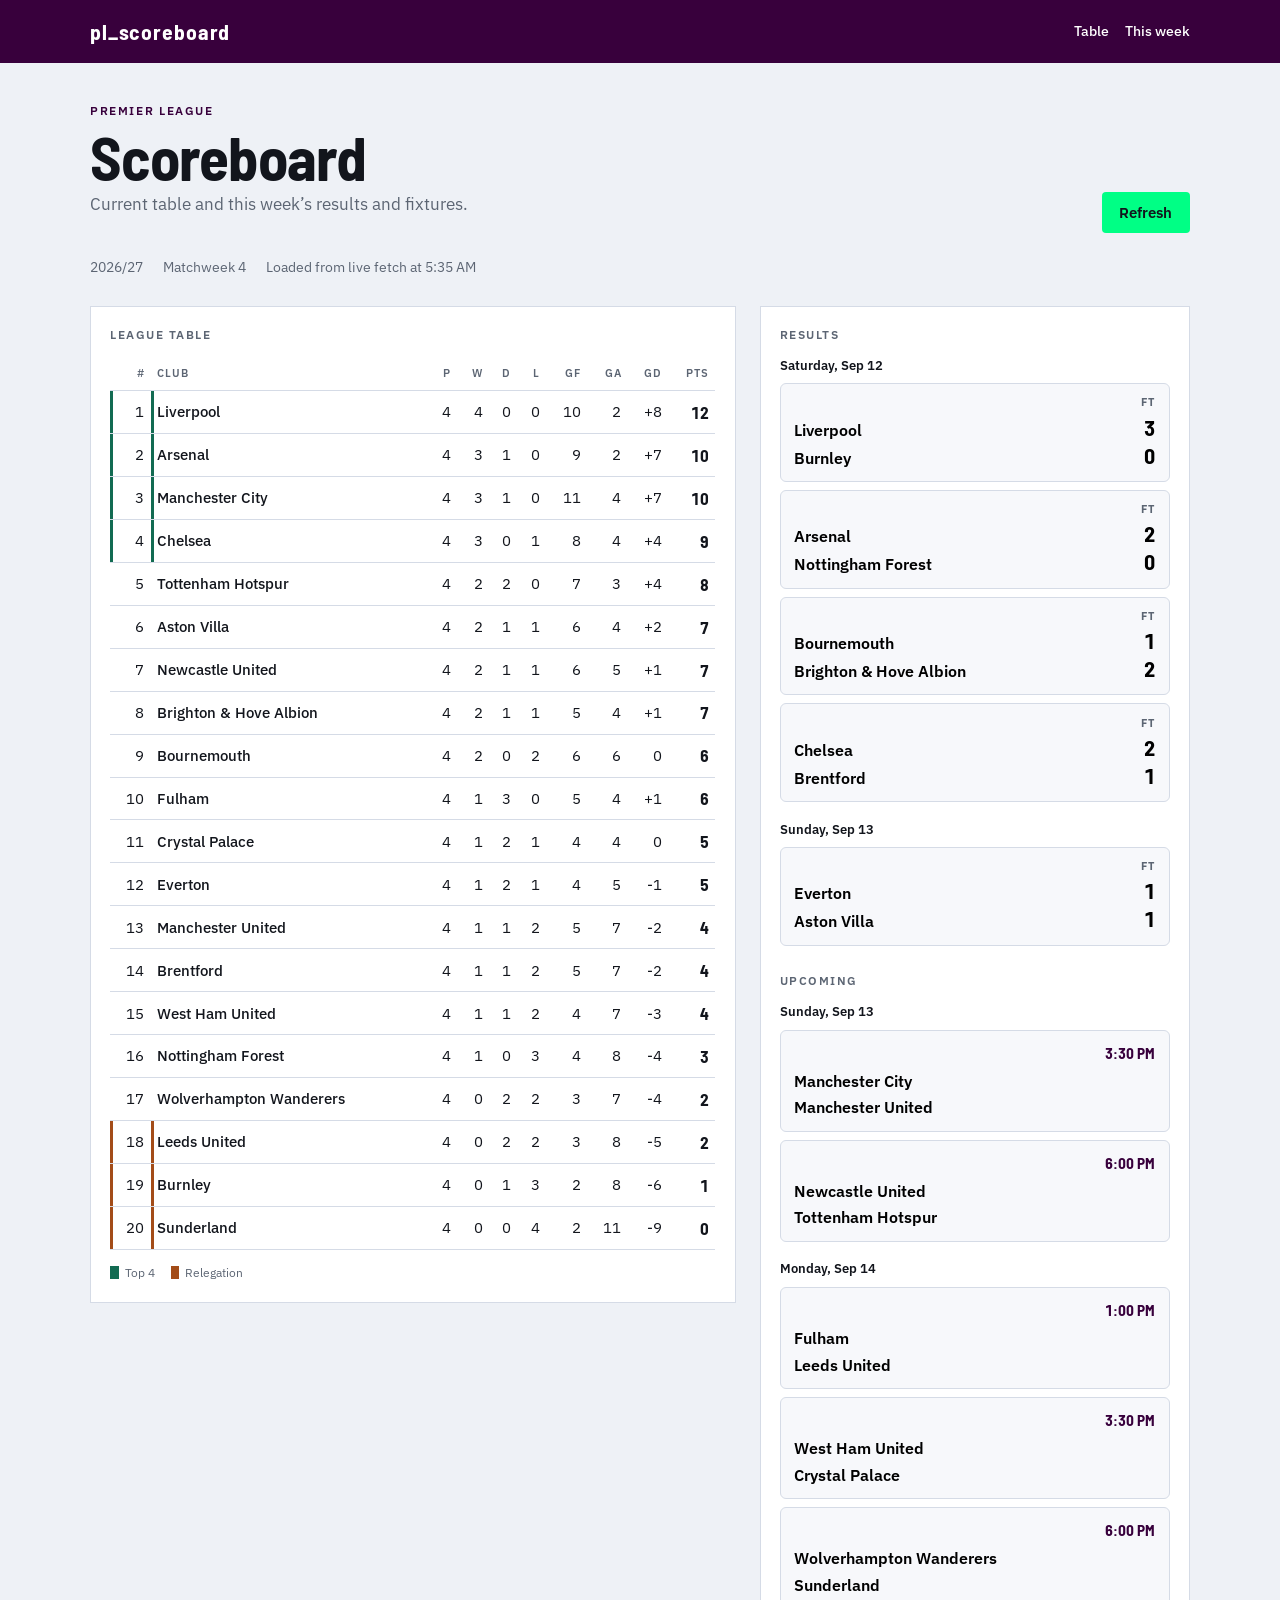
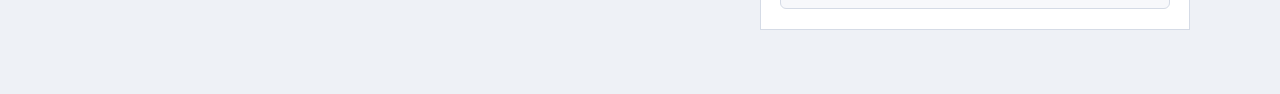
==== 02-development/frontent/index.html @ 0ae32d48 "Add a mocked pl_scoreboard frontend and ignore extra local env files. Co-authored-by: Cursor <cursor" ====
<!DOCTYPE html>
<html lang="en">
  <head>
    <meta charset="utf-8" />
    <meta name="viewport" content="width=device-width, initial-scale=1" />
    <title>Premier League Scoreboard</title>
    <link rel="preconnect" href="https://fonts.googleapis.com" />
    <link rel="preconnect" href="https://fonts.gstatic.com" crossorigin />
    <link
      href="https://fonts.googleapis.com/css2?family=Barlow+Semi+Condensed:wght@600;700&family=IBM+Plex+Sans:ital,wght@0,400;0,500;0,600;0,700;1,400&display=swap"
      rel="stylesheet"
    />
    <link rel="stylesheet" href="./css/styles.css?v=2" />
  </head>
  <body>
    <header class="site-header">
      <span class="brand">pl_scoreboard</span>
      <nav>
        <a href="#table">Table</a>
        <a href="#this-week">This week</a>
      </nav>
    </header>

    <main class="container">
      <section class="page-heading">
        <div>
          <p class="eyebrow">Premier League</p>
          <h1>Scoreboard</h1>
          <p class="lede">Current table and this week’s results and fixtures.</p>
        </div>
        <button class="button" id="refresh-btn" type="button">Refresh</button>
      </section>

      <p class="meta-row">
        <span id="season-label">Season —</span>
        <span id="matchweek-label">Matchweek —</span>
        <span id="load-status">Loading scoreboard…</span>
      </p>

      <p class="banner" id="error-banner" hidden></p>

      <div class="layout">
        <section class="panel" id="table">
          <h2>League table</h2>
          <div class="table-wrap">
            <table>
              <thead>
                <tr>
                  <th class="num">#</th>
                  <th>Club</th>
                  <th class="num">P</th>
                  <th class="num">W</th>
                  <th class="num">D</th>
                  <th class="num">L</th>
                  <th class="num">GF</th>
                  <th class="num">GA</th>
                  <th class="num">GD</th>
                  <th class="num">Pts</th>
                </tr>
              </thead>
              <tbody id="standings-body"></tbody>
            </table>
          </div>
          <p class="legend">
            <span><i class="swatch swatch-cl"></i> Top 4</span>
            <span><i class="swatch swatch-rel"></i> Relegation</span>
          </p>
        </section>

        <section class="panel" id="this-week">
          <div class="week-block">
            <h2>Results</h2>
            <div class="match-list" id="results-list"></div>
          </div>
          <div class="week-block">
            <h2>Upcoming</h2>
            <div class="match-list" id="fixtures-list"></div>
          </div>
        </section>
      </div>
    </main>

    <dialog id="match-dialog">
      <div id="match-dialog-body"></div>
      <form method="dialog">
        <button class="button" id="close-dialog" type="submit">Close</button>
      </form>
    </dialog>

    <script type="module" src="./js/app.js?v=2"></script>
  </body>
</html>
---- 02-development/frontent/css/styles.css ----
:root {
  --ink: #12151c;
  --muted: #5c6573;
  --paper: #eef1f6;
  --panel: #ffffff;
  --line: #d5dbe6;
  --accent: #38003c;
  --accent-2: #00ff85;
  --rel: #fbe7d8;
  --font-ui: "IBM Plex Sans", "Helvetica Neue", Helvetica, Arial, sans-serif;
  --font-score: "Barlow Semi Condensed", "Arial Narrow", sans-serif;
}

* { box-sizing: border-box; }

body {
  margin: 0;
  color: var(--ink);
  background: var(--paper);
  font-family: var(--font-ui);
  font-size: 16px;
  line-height: 1.45;
}

a { color: var(--accent); }

.site-header {
  display: flex;
  align-items: center;
  justify-content: space-between;
  gap: 1rem;
  padding: 1rem max(1.25rem, calc((100vw - 1100px) / 2));
  background: var(--accent);
  color: #fff;
}

.brand {
  font-family: var(--font-score);
  font-size: 1.35rem;
  font-weight: 700;
  letter-spacing: 0.04em;
  text-transform: lowercase;
}

.site-header nav {
  display: flex;
  gap: 1rem;
  font-size: 0.9rem;
  font-weight: 500;
}

.site-header a { color: #fff; text-decoration: none; }

.container {
  width: min(1100px, calc(100% - 2.5rem));
  margin: 0 auto;
  padding: 2.5rem 0 4rem;
}

.page-heading {
  display: flex;
  align-items: end;
  justify-content: space-between;
  gap: 1.5rem;
  margin-bottom: 1.5rem;
}

h1, h2, h3, p { margin-top: 0; }

h1 {
  margin-bottom: 0.4rem;
  font-family: var(--font-score);
  font-size: clamp(2.4rem, 6vw, 3.8rem);
  font-weight: 700;
  line-height: 0.95;
  letter-spacing: -0.02em;
}

h2 {
  margin-bottom: 0.85rem;
  font-size: 0.78rem;
  font-weight: 600;
  letter-spacing: 0.12em;
  text-transform: uppercase;
  color: var(--muted);
}

.eyebrow {
  margin-bottom: 0.5rem;
  color: var(--accent);
  font-size: 0.72rem;
  font-weight: 600;
  letter-spacing: 0.14em;
  text-transform: uppercase;
}

.lede, .muted, .empty { color: var(--muted); }
.lede { font-size: 1.05rem; max-width: 36rem; }
.empty { margin: 0; padding: 0.4rem 0 0.2rem; }

.meta-row {
  display: flex;
  flex-wrap: wrap;
  gap: 0.75rem 1.25rem;
  margin-bottom: 1.75rem;
  color: var(--muted);
  font-size: 0.88rem;
  font-variant-numeric: tabular-nums;
}

.button {
  border: 0;
  border-radius: 4px;
  padding: 0.7rem 1.1rem;
  color: var(--ink);
  background: var(--accent-2);
  font-family: var(--font-ui);
  font-size: 0.92rem;
  font-weight: 600;
  cursor: pointer;
}

.button:disabled { opacity: 0.55; cursor: wait; }

.banner {
  margin-bottom: 1.25rem;
  border-left: 4px solid #9b3d24;
  padding: 0.8rem 1rem;
  background: var(--rel);
}

.layout {
  display: grid;
  grid-template-columns: minmax(0, 1.35fr) minmax(280px, 0.9fr);
  gap: 1.5rem;
  align-items: start;
}

.panel {
  border: 1px solid var(--line);
  background: var(--panel);
  padding: 1.15rem 1.2rem 1.25rem;
}

.table-wrap { overflow-x: auto; }

table {
  width: 100%;
  border-collapse: collapse;
  font-size: 0.92rem;
}

th, td {
  padding: 0.55rem 0.4rem;
  border-bottom: 1px solid var(--line);
  text-align: left;
  white-space: nowrap;
}

th[scope="row"] {
  font-weight: 500;
  padding-right: 1rem;
}

thead th {
  color: var(--muted);
  font-size: 0.68rem;
  font-weight: 600;
  letter-spacing: 0.08em;
  text-transform: uppercase;
}

.num {
  text-align: right;
  font-variant-numeric: tabular-nums lining-nums;
}

.pts {
  font-family: var(--font-score);
  font-size: 1.05rem;
  font-weight: 700;
}

.zone-cl td:first-child, .zone-cl th { box-shadow: inset 3px 0 0 #126b52; }
.zone-rel td:first-child, .zone-rel th { box-shadow: inset 3px 0 0 #a34c18; }

.match-list { display: grid; gap: 1.15rem; }

.match-day { display: grid; gap: 0.5rem; }

.match-day-label {
  margin: 0;
  font-size: 0.8rem;
  font-weight: 600;
  color: var(--ink);
}

.match-card {
  display: grid;
  gap: 0.28rem;
  width: 100%;
  border: 1px solid var(--line);
  border-radius: 6px;
  padding: 0.7rem 0.85rem 0.8rem;
  background: #f7f8fb;
  font: inherit;
  cursor: pointer;
  text-align: inherit;
}

.match-card:hover { border-color: var(--accent); background: #fff; }

.match-meta {
  display: flex;
  align-items: baseline;
  justify-content: flex-end;
  margin-bottom: 0.05rem;
  color: var(--muted);
  font-size: 0.75rem;
  font-weight: 500;
  font-variant-numeric: tabular-nums;
}

.match-state {
  font-size: 0.68rem;
  font-weight: 700;
  letter-spacing: 0.08em;
  text-transform: uppercase;
}

.match-time {
  font-family: var(--font-score);
  font-size: 0.95rem;
  font-weight: 700;
  color: var(--accent);
}

.match-row {
  display: grid;
  grid-template-columns: minmax(0, 1fr) 2.1rem;
  align-items: baseline;
  gap: 0.75rem;
}

.club {
  min-width: 0;
  font-size: 0.98rem;
  font-weight: 600;
  line-height: 1.25;
  overflow-wrap: anywhere;
}

.score {
  font-family: var(--font-score);
  font-size: 1.35rem;
  font-weight: 700;
  line-height: 1;
  text-align: right;
  font-variant-numeric: tabular-nums;
}

.is-fixture .score { min-height: 1.1rem; }

.week-block { margin-bottom: 1.6rem; }
.week-block:last-child { margin-bottom: 0; }

dialog {
  border: 1px solid var(--line);
  border-radius: 8px;
  padding: 1.25rem 1.35rem;
  width: min(22rem, calc(100% - 2rem));
  font-family: var(--font-ui);
}

dialog::backdrop { background: rgb(18 21 28 / 0.45); }

.dialog-score { margin: 0.4rem 0 0.85rem; }
.dialog-club { margin: 0.15rem 0; font-size: 1.05rem; font-weight: 600; }
.dialog-nums {
  margin: 0.2rem 0 0.35rem;
  font-family: var(--font-score);
  font-size: 2rem;
  font-weight: 700;
  line-height: 1;
}

.legend {
  display: flex;
  gap: 1rem;
  margin-top: 0.85rem;
  margin-bottom: 0;
  color: var(--muted);
  font-size: 0.78rem;
}

.legend span { display: inline-flex; align-items: center; gap: 0.35rem; }
.swatch { width: 0.55rem; height: 0.85rem; display: inline-block; }
.swatch-cl { background: #126b52; }
.swatch-rel { background: #a34c18; }

@media (max-width: 800px) {
  .layout, .page-heading { grid-template-columns: 1fr; flex-direction: column; align-items: stretch; }
  .container { width: min(100% - 1.5rem, 1100px); }
}
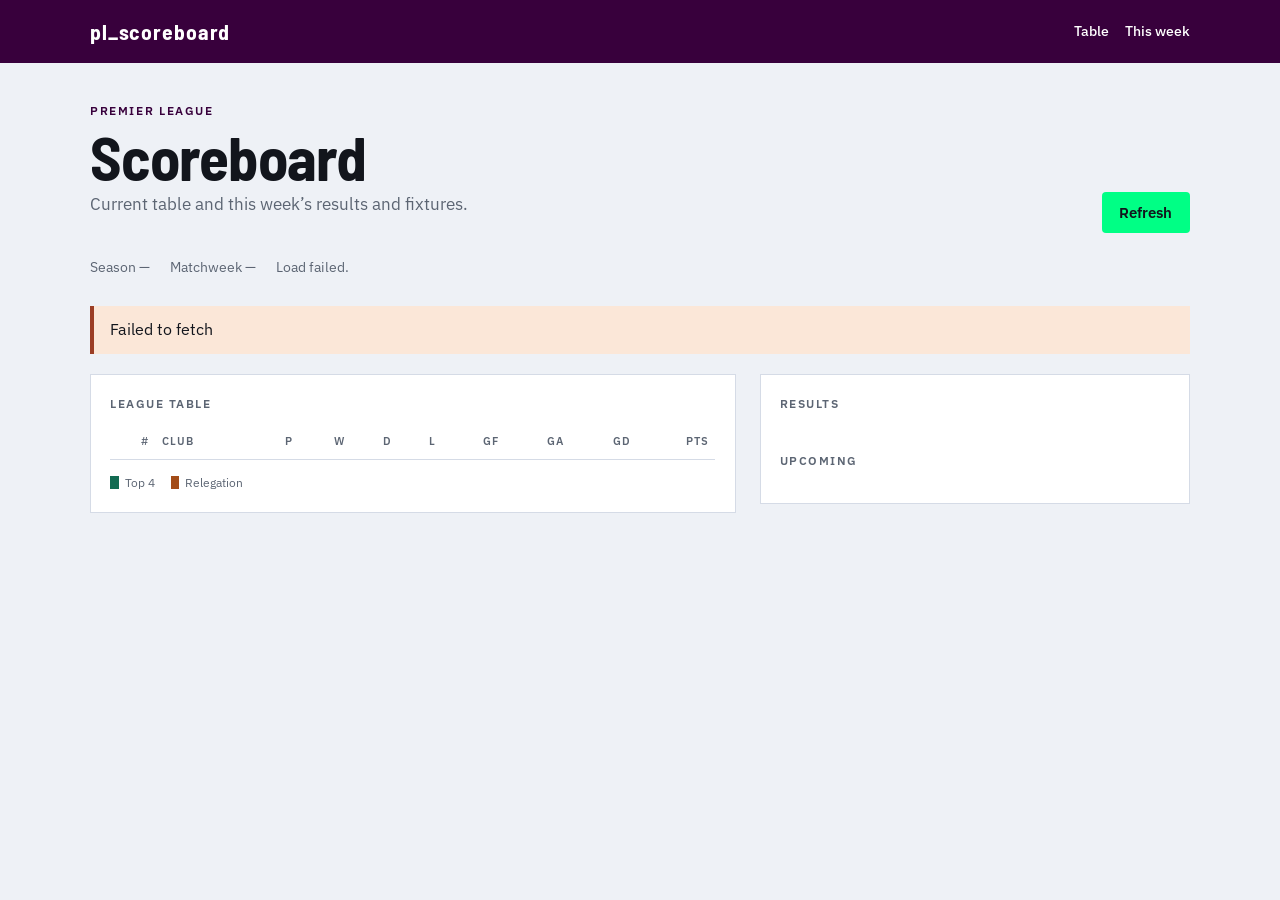
==== commit 853ee651: "Connect the scoreboard UI to the FastAPI API on the same origin. Co-authored-by: Cursor <cursoragent" ====
--- a/02-development/frontent/index.html
+++ b/02-development/frontent/index.html
@@ -87,6 +87,6 @@
       </form>
     </dialog>
 
-    <script type="module" src="./js/app.js?v=2"></script>
+    <script type="module" src="./js/app.js?v=3"></script>
   </body>
 </html>
